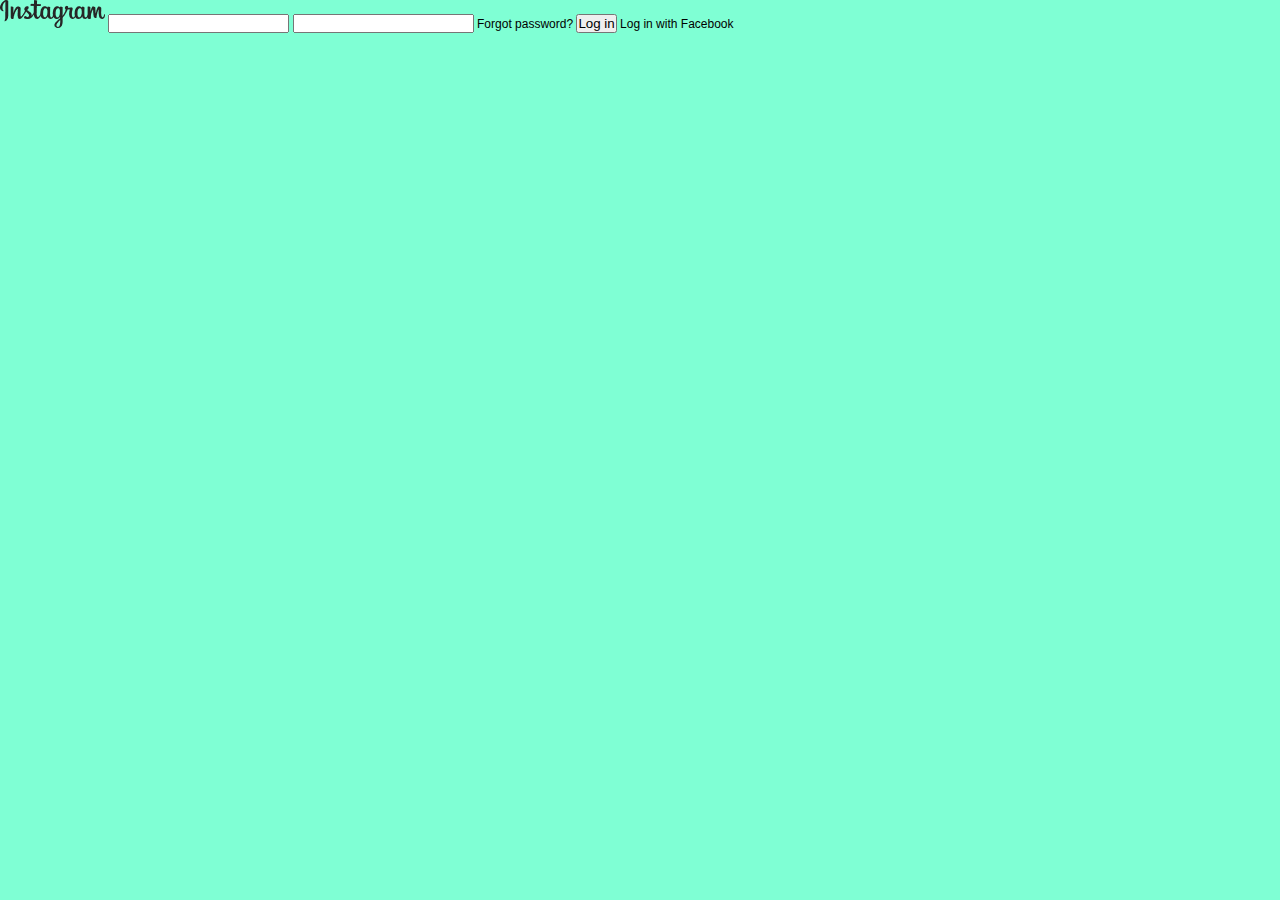
==== index.html @ abc0175e "projeto inicializado" ====
<!DOCTYPE html>
<html lang="pt-br">
<head>
    <meta charset="UTF-8">
    <meta http-equiv="X-UA-Compatible" content="IE=edge">
    <meta name="viewport" content="width=device-width, initial-scale=1.0">
    <link rel="stylesheet" href="./styles/css/styles.css">
    <link rel="stylesheet" href="./styles/css/login.css">
    <title>Instagram clone</title>
</head>
<body>
    <section class="container-log">
        <form class="form-log">
            <img src="./assets/images/Instagram Logo.png" alt="">
            <input type="text">
            <input type="password">
            <a>Forgot password?</a>
            <button>Log in</button>
            <a>Log in with Facebook</a>
        </form>
    </section>
    
</body>
</html>
---- styles/css/styles.css ----
* {
  margin: 0;
  padding: 0;
  box-sizing: border-box;
  text-decoration: none;
}

* {
  font-family: Arial, Helvetica, sans-serif;
}

html {
  font-size: 12px;
}

/*# sourceMappingURL=styles.css.map */
---- styles/css/login.css ----
* {
  margin: 0;
  padding: 0;
  box-sizing: border-box;
  text-decoration: none;
}

* {
  font-family: Arial, Helvetica, sans-serif;
}

html {
  font-size: 12px;
}

body {
  background-color: aquamarine;
}

/*# sourceMappingURL=login.css.map */
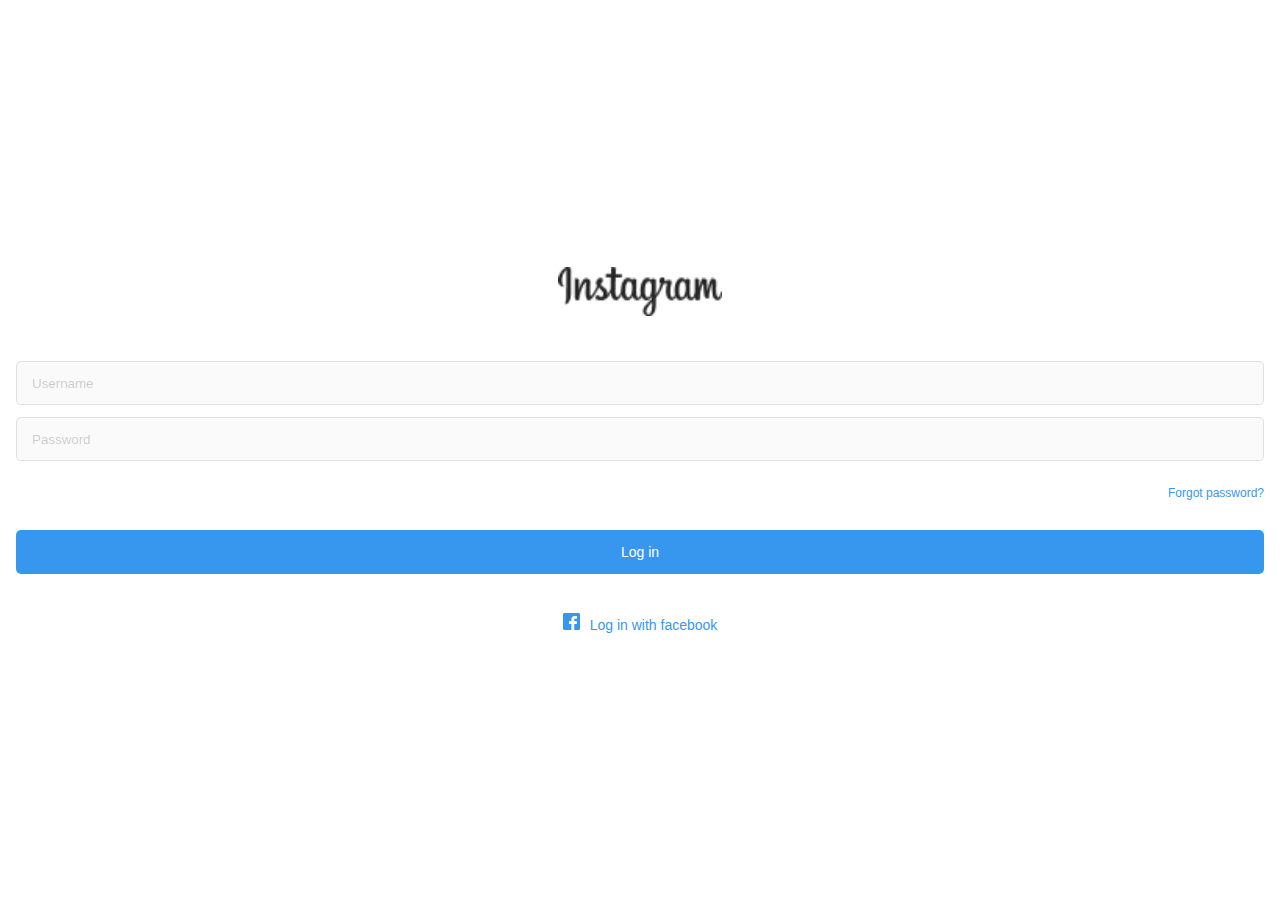
==== commit 6ea69f52: "form pronto" ====
--- a/index.html
+++ b/index.html
@@ -11,12 +11,17 @@
 <body>
     <section class="container-log">
         <form class="form-log">
-            <img src="./assets/images/Instagram Logo.png" alt="">
-            <input type="text">
-            <input type="password">
-            <a>Forgot password?</a>
-            <button>Log in</button>
-            <a>Log in with Facebook</a>
+            <img src="./assets/images/Instagram Logo.png" alt="logo" class="logo-form">
+
+            <input type="text" class="input-form" placeholder="Username">
+            <input type="password" class="input-form" placeholder="Password">
+
+            <a href="#"class="forgot-password">Forgot password?</a>
+
+            <button class="button"><a href="#" class="link-btn">Log in</a></button>
+
+            <a href="#" class="log-fb"><img src="./assets/icons/Shape.png" alt="">Log in with facebook</a>
+        
         </form>
     </section>
     
--- a/styles/css/styles.css
+++ b/styles/css/styles.css
@@ -3,6 +3,10 @@
   padding: 0;
   box-sizing: border-box;
   text-decoration: none;
+}
+
+body, html {
+  height: 100%;
 }
 
 * {
--- a/styles/css/login.css
+++ b/styles/css/login.css
@@ -3,6 +3,10 @@
   padding: 0;
   box-sizing: border-box;
   text-decoration: none;
+}
+
+body, html {
+  height: 100%;
 }
 
 * {
@@ -13,8 +17,65 @@
   font-size: 12px;
 }
 
-body {
-  background-color: aquamarine;
+.container-log {
+  height: 100%;
+  margin: 0 16px;
+  display: flex;
+  flex-direction: column;
+  justify-content: center;
+  align-items: center;
+}
+.container-log .form-log {
+  width: 100%;
+  display: flex;
+  flex-direction: column;
+  justify-content: center;
+  align-items: center;
+}
+.container-log .form-log .logo-form {
+  width: 164px;
+  height: 49px;
+  margin-bottom: 39px;
+}
+.container-log .form-log .input-form {
+  width: 100%;
+  height: 44px;
+  box-sizing: border-box;
+  margin: 6px 0;
+  padding: 0px 15px;
+  border-radius: 5px;
+  border: 0.5px solid rgba(0, 0, 0, 0.1);
+  background-color: #fafafa;
+}
+.container-log .form-log .input-form::placeholder {
+  color: rgba(0, 0, 0, 0.2);
+}
+.container-log .form-log .forgot-password {
+  margin-top: 19px;
+  align-self: flex-end;
+  color: #3797ef;
+}
+.container-log .form-log .button {
+  width: 100%;
+  height: 44px;
+  margin-top: 30px;
+  border-radius: 5px;
+  border: none;
+  background-color: #3797ef;
+}
+.container-log .form-log .button .link-btn {
+  color: white;
+  font-size: 14px;
+  font-weight: 500;
+}
+.container-log .form-log .log-fb {
+  font-size: 14px;
+  align-items: center;
+  margin-top: 39px;
+  color: #3797ef;
+}
+.container-log .form-log .log-fb img {
+  margin-right: 10px;
 }
 
 /*# sourceMappingURL=login.css.map */
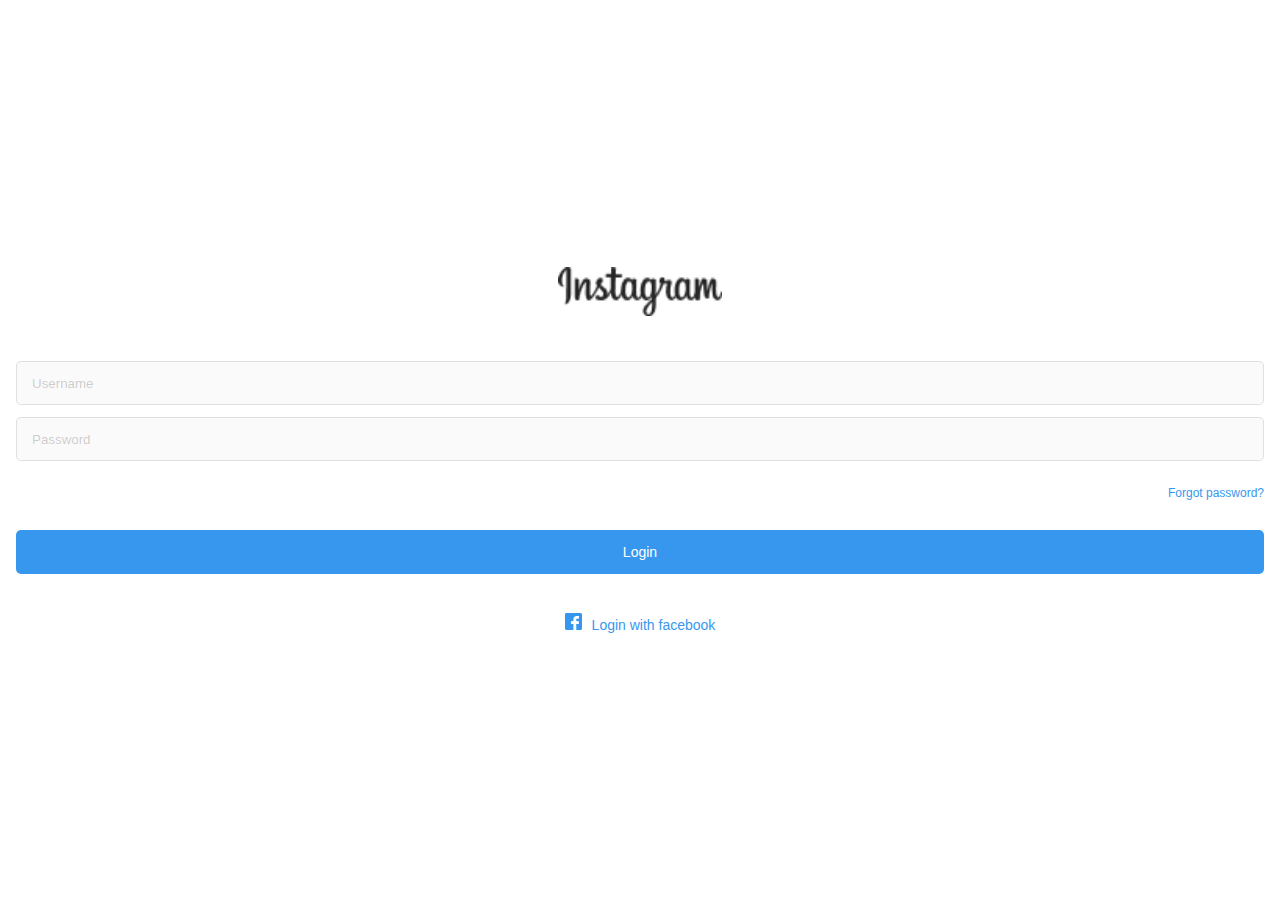
==== commit 6a5d40e7: "mudando os conteudos para outros de preferencia" ====
--- a/index.html
+++ b/index.html
@@ -18,9 +18,9 @@
 
             <a href="#"class="forgot-password">Forgot password?</a>
 
-            <button class="button"><a href="#" class="link-btn">Log in</a></button>
+            <button class="button"><a href="./home/index.html" class="link-btn">Login</a></button>
 
-            <a href="#" class="log-fb"><img src="./assets/icons/Shape.png" alt="">Log in with facebook</a>
+            <a href="#" class="log-fb"><img src="./assets/icons/Shape.png" alt="">Login with facebook</a>
         
         </form>
     </section>
--- a/styles/css/styles.css
+++ b/styles/css/styles.css
@@ -6,15 +6,17 @@
 }
 
 body, html {
+  width: 100%;
   height: 100%;
 }
 
-* {
-  font-family: Arial, Helvetica, sans-serif;
+a {
+  color: black;
 }
 
 html {
   font-size: 12px;
+  font-family: Arial, Helvetica, sans-serif;
 }
 
 /*# sourceMappingURL=styles.css.map */
--- a/styles/css/login.css
+++ b/styles/css/login.css
@@ -6,15 +6,17 @@
 }
 
 body, html {
+  width: 100%;
   height: 100%;
 }
 
-* {
-  font-family: Arial, Helvetica, sans-serif;
+a {
+  color: black;
 }
 
 html {
   font-size: 12px;
+  font-family: Arial, Helvetica, sans-serif;
 }
 
 .container-log {
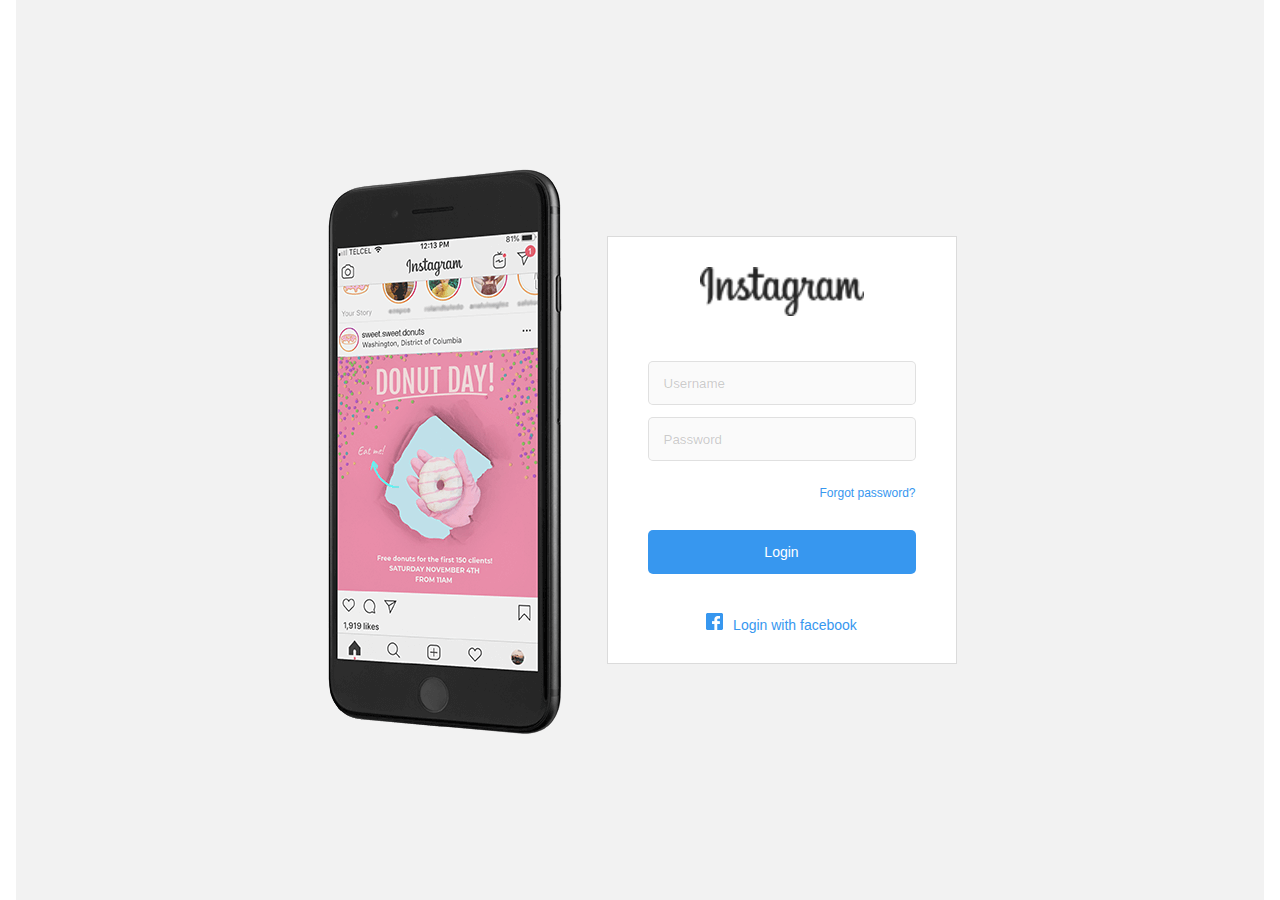
==== commit a3b88b3e: "desktop da pagina login e da pagina home concluídos" ====
--- a/index.html
+++ b/index.html
@@ -10,6 +10,7 @@
 </head>
 <body>
     <section class="container-log">
+        <img  class="insta-mock" src="./assets/images/insta-mockup.png" alt="mockup">
         <form class="form-log">
             <img src="./assets/images/Instagram Logo.png" alt="logo" class="logo-form">
 
--- a/styles/css/login.css
+++ b/styles/css/login.css
@@ -20,19 +20,43 @@
 }
 
 .container-log {
-  height: 100%;
-  margin: 0 16px;
   display: flex;
   flex-direction: column;
   justify-content: center;
   align-items: center;
+  height: 100%;
+  margin: 0 16px;
+}
+@media (min-width: 768px) {
+  .container-log {
+    flex-direction: row;
+    gap: 40px;
+    background-color: #f2f2f2;
+  }
+}
+.container-log .insta-mock {
+  display: none;
+}
+@media (min-width: 768px) {
+  .container-log .insta-mock {
+    display: block;
+  }
 }
 .container-log .form-log {
-  width: 100%;
   display: flex;
   flex-direction: column;
   justify-content: center;
   align-items: center;
+  width: 100%;
+}
+@media (min-width: 768px) {
+  .container-log .form-log {
+    width: 350px;
+    background-color: #fff;
+    padding: 30px 40px;
+    box-sizing: border-box;
+    border: 1px solid #dbdbdb;
+  }
 }
 .container-log .form-log .logo-form {
   width: 164px;
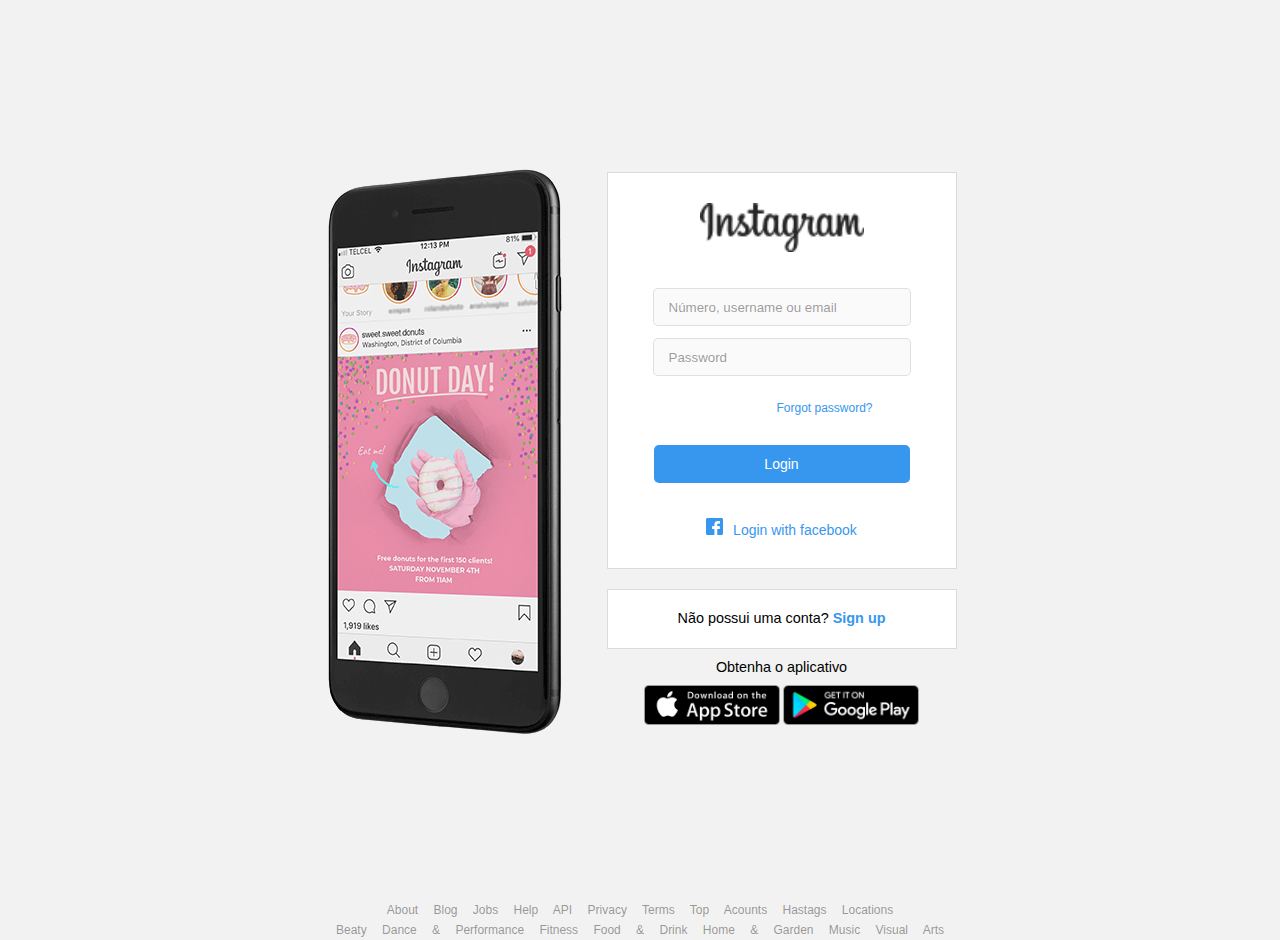
==== commit bd8cc9b4: "ajustes no estilo da pagina de login" ====
--- a/index.html
+++ b/index.html
@@ -11,10 +11,11 @@
 <body>
     <section class="container-log">
         <img  class="insta-mock" src="./assets/images/insta-mockup.png" alt="mockup">
+        <div>
         <form class="form-log">
             <img src="./assets/images/Instagram Logo.png" alt="logo" class="logo-form">
 
-            <input type="text" class="input-form" placeholder="Username">
+            <input type="text" class="input-form" placeholder="Número, username ou email">
             <input type="password" class="input-form" placeholder="Password">
 
             <a href="#"class="forgot-password">Forgot password?</a>
@@ -24,7 +25,23 @@
             <a href="#" class="log-fb"><img src="./assets/icons/Shape.png" alt="">Login with facebook</a>
         
         </form>
+        <div class="sign-up">
+            <p>Não possui uma conta? <a>Sign up</a></p>
+        </div>
+
+        <div class="get-the-app">
+            <p>Obtenha o aplicativo</p>
+            <img src="./assets/images/180ae7a0bcf7.png" alt="">
+            <img src="./assets/images/e9cd846dc748.png" alt="">
+            
+        </div>
+    </div>
     </section>
+    <footer>
+        <p class="footer">About  Blog  Jobs  Help  API  Privacy  Terms  Top Acounts Hastags  Locations <br>
+       Beaty  Dance & Performance  Fitness  Food & Drink  Home & Garden  Music  Visual Arts 
+    </footer>
+    </p>
     
 </body>
 </html>--- a/styles/css/login.css
+++ b/styles/css/login.css
@@ -17,6 +17,10 @@
 html {
   font-size: 12px;
   font-family: Arial, Helvetica, sans-serif;
+}
+
+body {
+  background-color: #f2f2f2;
 }
 
 .container-log {
@@ -48,24 +52,25 @@
   justify-content: center;
   align-items: center;
   width: 100%;
+  background-color: #fff;
+  border: 1px solid #dbdbdb;
+  padding: 30px 0px;
 }
 @media (min-width: 768px) {
   .container-log .form-log {
     width: 350px;
-    background-color: #fff;
     padding: 30px 40px;
     box-sizing: border-box;
-    border: 1px solid #dbdbdb;
   }
 }
 .container-log .form-log .logo-form {
   width: 164px;
   height: 49px;
-  margin-bottom: 39px;
+  margin-bottom: 30px;
 }
 .container-log .form-log .input-form {
-  width: 100%;
-  height: 44px;
+  width: 258px;
+  height: 38px;
   box-sizing: border-box;
   margin: 6px 0;
   padding: 0px 15px;
@@ -74,16 +79,17 @@
   background-color: #fafafa;
 }
 .container-log .form-log .input-form::placeholder {
-  color: rgba(0, 0, 0, 0.2);
+  color: rgba(0, 0, 0, 0.4);
 }
 .container-log .form-log .forgot-password {
   margin-top: 19px;
   align-self: flex-end;
+  padding-right: 43px;
   color: #3797ef;
 }
 .container-log .form-log .button {
-  width: 100%;
-  height: 44px;
+  width: 256px;
+  height: 38px;
   margin-top: 30px;
   border-radius: 5px;
   border: none;
@@ -97,11 +103,46 @@
 .container-log .form-log .log-fb {
   font-size: 14px;
   align-items: center;
-  margin-top: 39px;
+  margin-top: 35px;
   color: #3797ef;
 }
 .container-log .form-log .log-fb img {
   margin-right: 10px;
 }
+.container-log .sign-up {
+  width: 350px;
+  height: 60px;
+  margin-top: 20px;
+  background-color: #fff;
+  border: 1px solid #dbdbdb;
+  text-align: center;
+  padding: 20px 20px;
+}
+.container-log .sign-up p {
+  font-size: 1.2rem;
+}
+.container-log .sign-up p a {
+  color: #3797ef;
+  font-weight: 600;
+}
+.container-log .get-the-app {
+  text-align: center;
+}
+.container-log .get-the-app p {
+  font-size: 1.2rem;
+  margin-top: 10px;
+}
+.container-log .get-the-app img {
+  width: 136px;
+  height: 40px;
+  margin-top: 10px;
+}
+
+.footer {
+  text-align: center;
+  line-height: 20px;
+  color: rgba(0, 0, 0, 0.4);
+  word-spacing: 12px;
+}
 
 /*# sourceMappingURL=login.css.map */
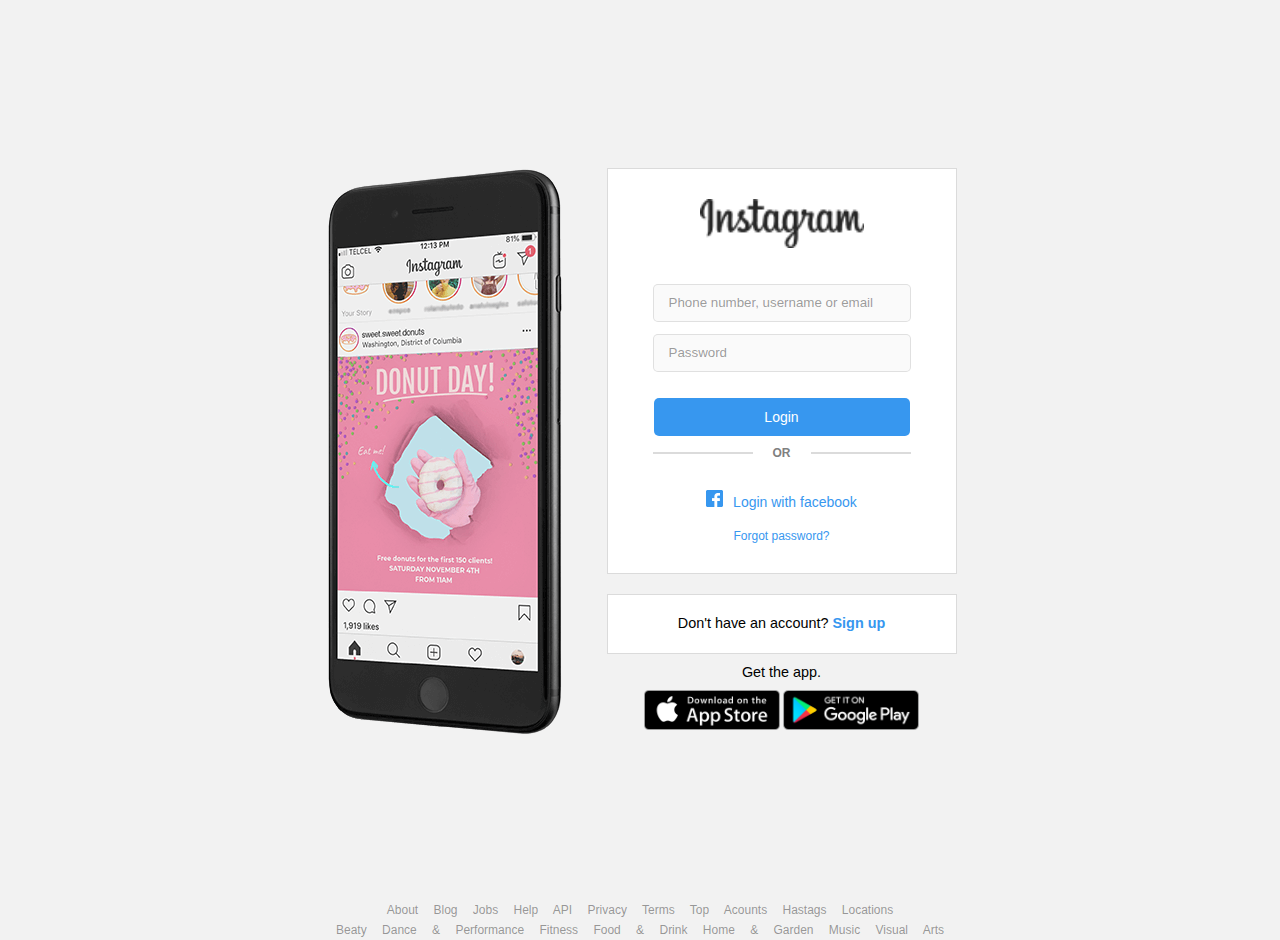
==== commit 1ef498ea: "responsiviade da pagina das notificaçoes iniciada" ====
--- a/index.html
+++ b/index.html
@@ -4,6 +4,7 @@
     <meta charset="UTF-8">
     <meta http-equiv="X-UA-Compatible" content="IE=edge">
     <meta name="viewport" content="width=device-width, initial-scale=1.0">
+    <link rel="icon" type="image/png" sizes="32x32" href="./assets/icons/icon insta.png">
     <link rel="stylesheet" href="./styles/css/styles.css">
     <link rel="stylesheet" href="./styles/css/login.css">
     <title>Instagram clone</title>
@@ -15,22 +16,29 @@
         <form class="form-log">
             <img src="./assets/images/Instagram Logo.png" alt="logo" class="logo-form">
 
-            <input type="text" class="input-form" placeholder="Número, username ou email">
+            <input type="text" class="input-form" placeholder="Phone number, username or email">
             <input type="password" class="input-form" placeholder="Password">
 
-            <a href="#"class="forgot-password">Forgot password?</a>
-
+            
             <button class="button"><a href="./home/index.html" class="link-btn">Login</a></button>
 
+            <div class="or">
+                <div class="borders-or"></div>
+                <div>OR</div>
+                <div class="borders-or"></div>
+            </div>
+            
             <a href="#" class="log-fb"><img src="./assets/icons/Shape.png" alt="">Login with facebook</a>
-        
+
+            <a href="#"class="forgot-password">Forgot password?</a>
+            
         </form>
         <div class="sign-up">
-            <p>Não possui uma conta? <a>Sign up</a></p>
+            <p>Don't have an account? <a href="#">Sign up</a></p>
         </div>
 
         <div class="get-the-app">
-            <p>Obtenha o aplicativo</p>
+            <p>Get the app.</p>
             <img src="./assets/images/180ae7a0bcf7.png" alt="">
             <img src="./assets/images/e9cd846dc748.png" alt="">
             
--- a/styles/css/login.css
+++ b/styles/css/login.css
@@ -83,14 +83,13 @@
 }
 .container-log .form-log .forgot-password {
   margin-top: 19px;
-  align-self: flex-end;
-  padding-right: 43px;
+  text-align: center;
   color: #3797ef;
 }
 .container-log .form-log .button {
   width: 256px;
   height: 38px;
-  margin-top: 30px;
+  margin-top: 20px;
   border-radius: 5px;
   border: none;
   background-color: #3797ef;
@@ -100,10 +99,24 @@
   font-size: 14px;
   font-weight: 500;
 }
+.container-log .form-log .or {
+  display: flex;
+  align-items: center;
+  color: gray;
+  gap: 20px;
+  font-size: 1em;
+  font-weight: 600;
+  margin-top: 10px;
+}
+.container-log .form-log .or .borders-or {
+  width: 100px;
+  height: 0.5px;
+  border: 1px solid #dbdbdb;
+}
 .container-log .form-log .log-fb {
   font-size: 14px;
   align-items: center;
-  margin-top: 35px;
+  margin-top: 30px;
   color: #3797ef;
 }
 .container-log .form-log .log-fb img {
